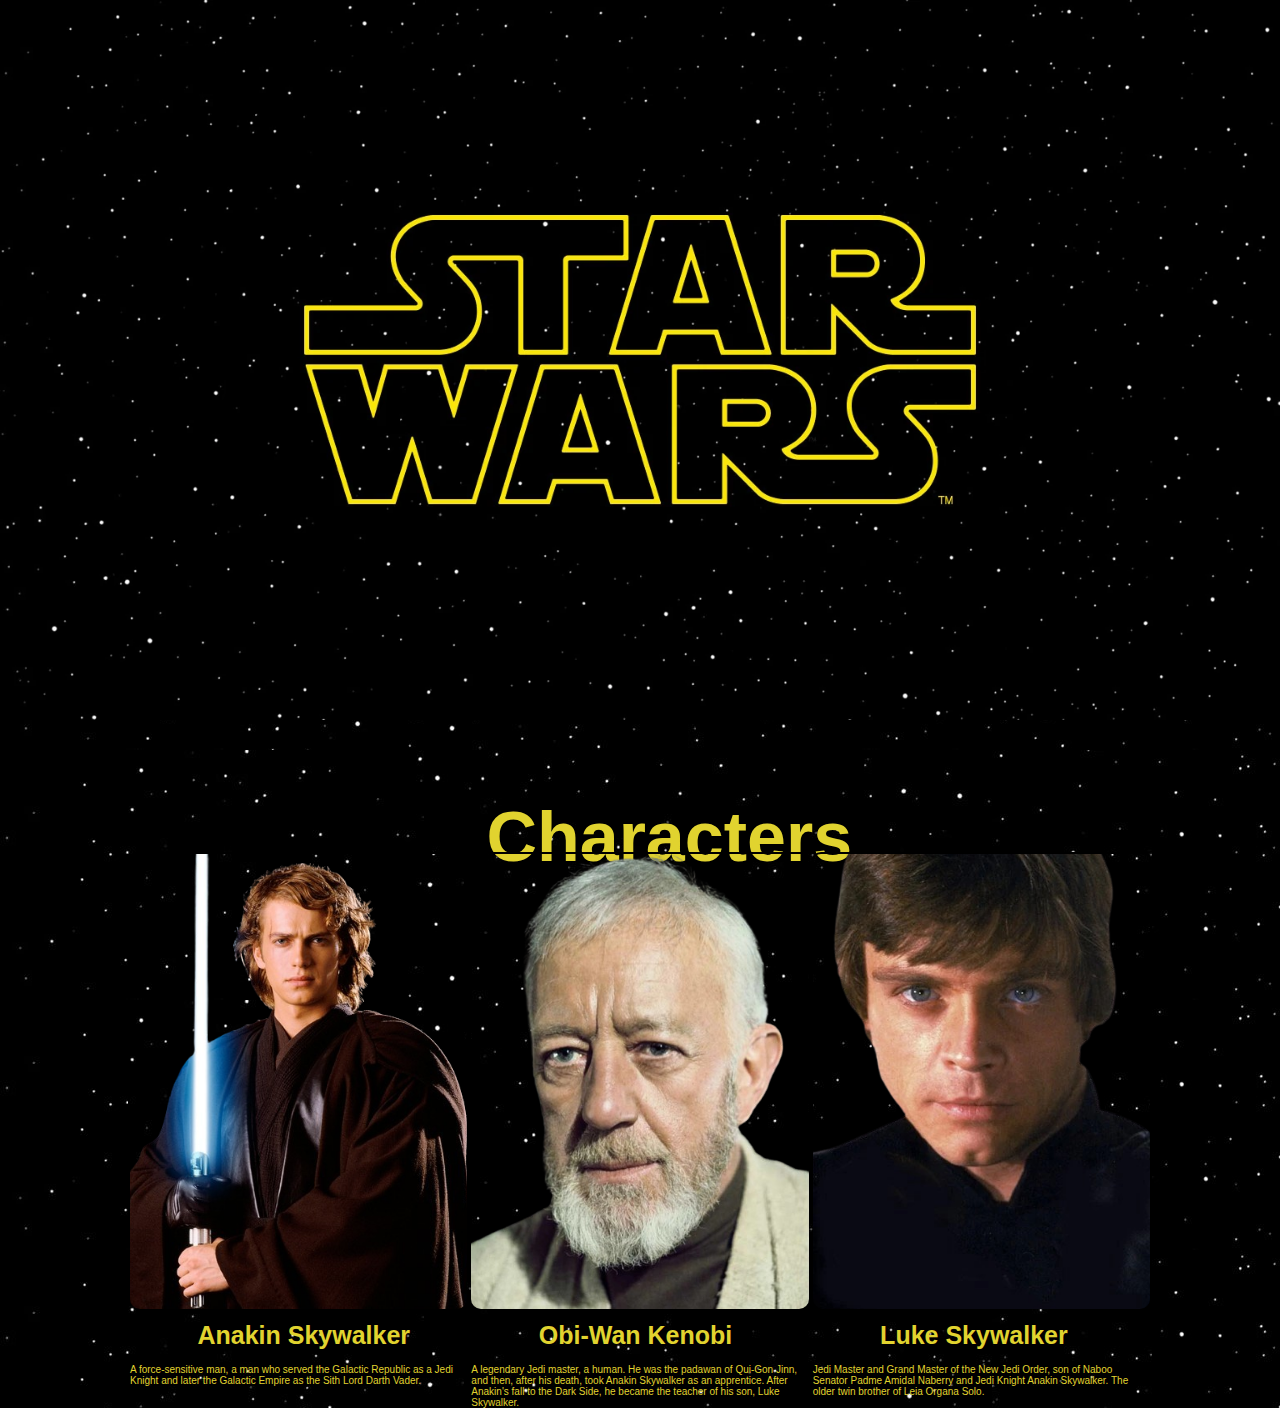
==== characters.html @ 480243d5 "second commit" ====
<!DOCTYPE html>
<html lang="en">
<head>
    <meta charset="UTF-8">
    <meta name="viewport" content="width=device-width, initial-scale=1.0">
    <link rel="stylesheet" href="characters.css">
    <title>Document</title>
</head>
<body>
    <header>
        <div id="start">
             <img src="images/Star-wars-logo-new-tall.jpg" alt="">
             <h1>Characters</h1>
        </div>
     </header>
     <main>
        <div class="container">
            <div class="box">
                <div><img src="images/3F3F3F_3F3F3F3F3F-removebg-preview.png" alt=""></div>
                <div><h1>Anakin Skywalker</h1></div>
                <div><p>A force-sensitive man, a man who served the Galactic Republic as a Jedi Knight and later the Galactic Empire as the Sith Lord Darth Vader.</p></div>
            </div>
            <div class="box">
                <div><img src="images/obi-removebg-preview.png" alt=""></div>
                <div><h1>Obi-Wan Kenobi</h1></div>
                <div><p>A legendary Jedi master, a human. He was the padawan of Qui-Gon Jinn, and then, after his death, took Anakin Skywalker as an apprentice. After Anakin's fall to the Dark Side, he became the teacher of his son, Luke Skywalker.</p></div>
            </div>
            <div class="box">
                <div><img src="images/Luke-rotjpromo-removebg-preview.png" alt=""></div>
                <div><h1>Luke Skywalker</h1></div>
                <div><p>Jedi Master and Grand Master of the New Jedi Order, son of Naboo Senator Padme Amidal Naberry and Jedi Knight Anakin Skywalker. The older twin brother of Leia Organa Solo.</p></div>
            </div>
        </div>
     </main>
</body>
</html>
---- characters.css ----
body{
    margin: 0;
    padding: 0;
    background-color: black;
    background-image: url(images/back.jpg);
}
header img{
    max-width: 100%;
}
header h1{
    color: rgb(225, 211, 47);
    font-family:'Star Jedi', sans-serif;
    font-size: 70px;
    position: absolute;
    left:38%;
    bottom: 0px;
    top: 750px
}
main{
    margin: 10%;
}
.container {
    display: flex;
    justify-content: space-between;
}

.box {
    position: relative;
    width: 350px;
    height: 350px;
    border: 2px solid;
    border-radius: 10px;
    display: grid;
    flex-direction: column;
}
.box img {
    position: absolute;
    width: 100%;
    height: 130%;
    object-fit: cover;
    border-radius: 10px;
}

.box h1 {
    color: rgb(225, 211, 47);
    font-family:'Star Jedi', sans-serif;
    font-size: 25px;
    position: absolute;
    top: 450px;
    left: 20%;
}
.box p{
    color: rgb(225, 211, 47);
    font-family: sans-serif;
    font-size: 10px;
    position: absolute;
    top: 500px
}
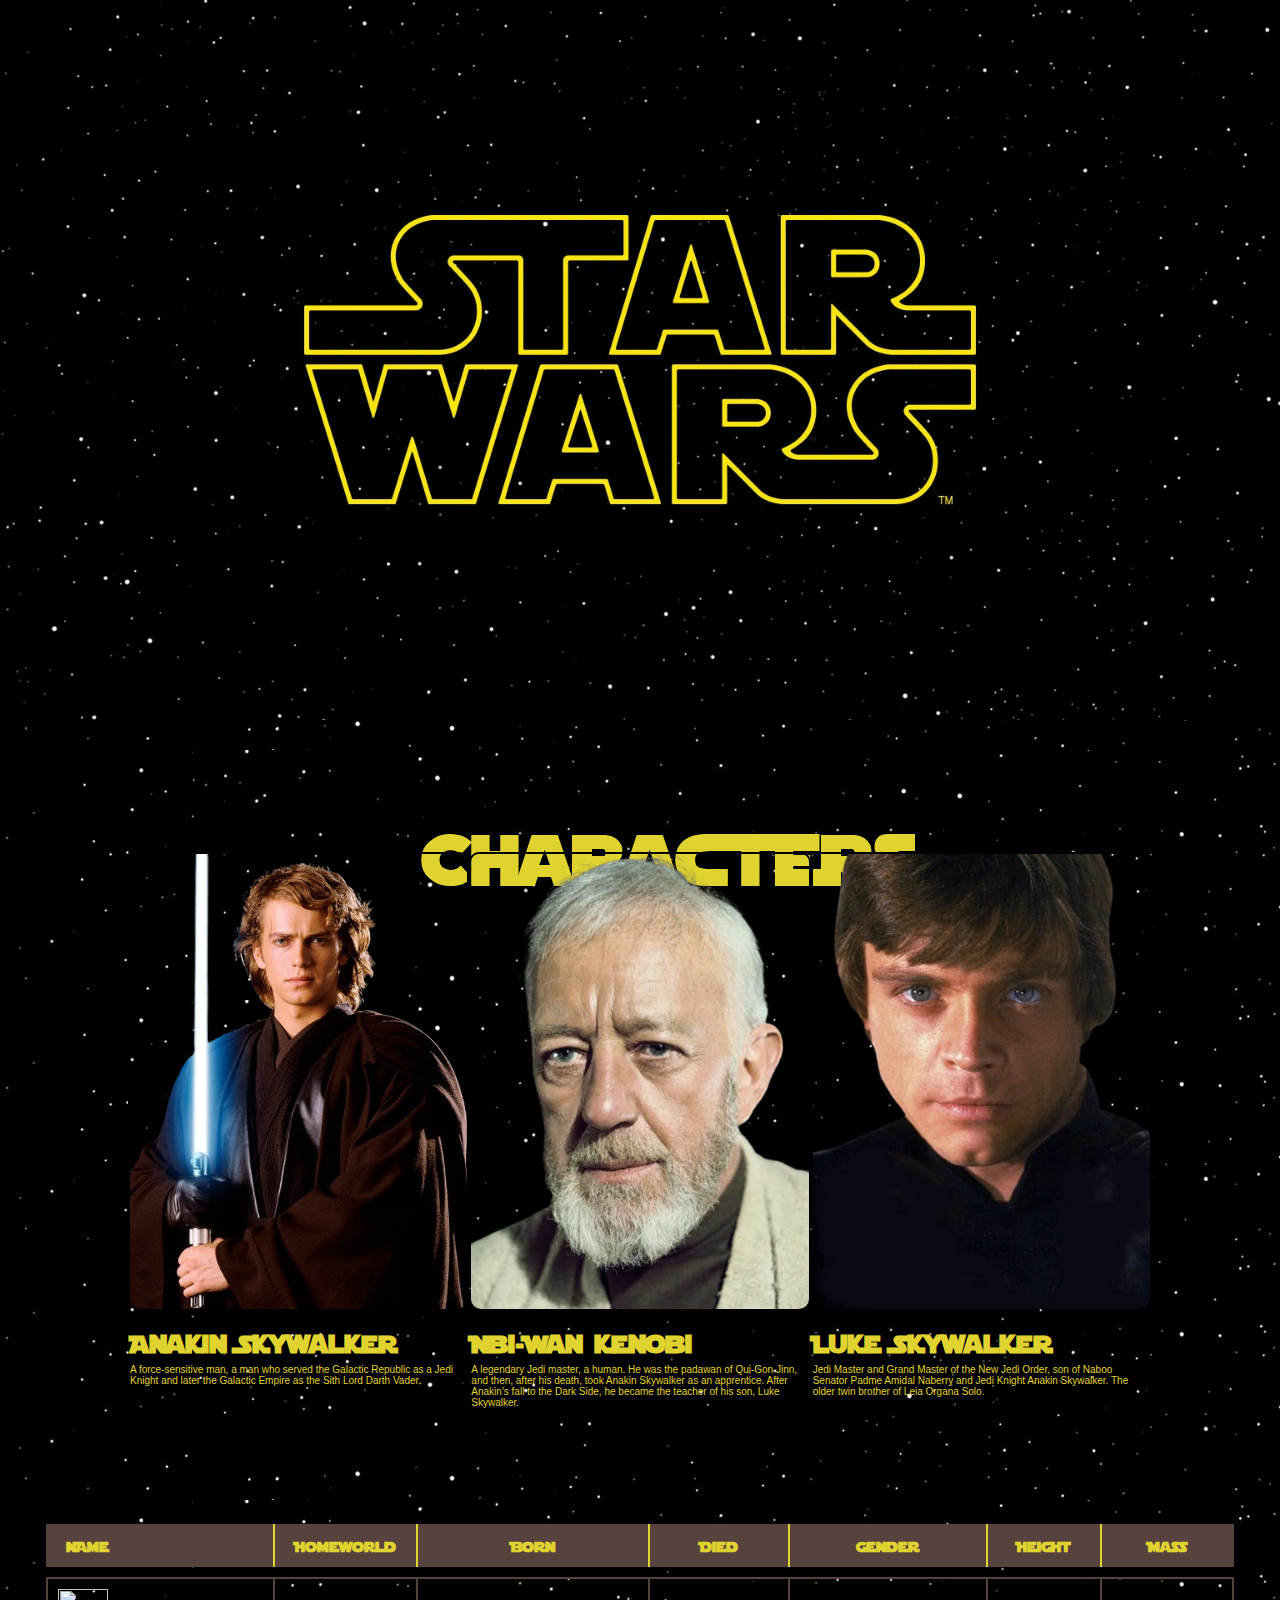
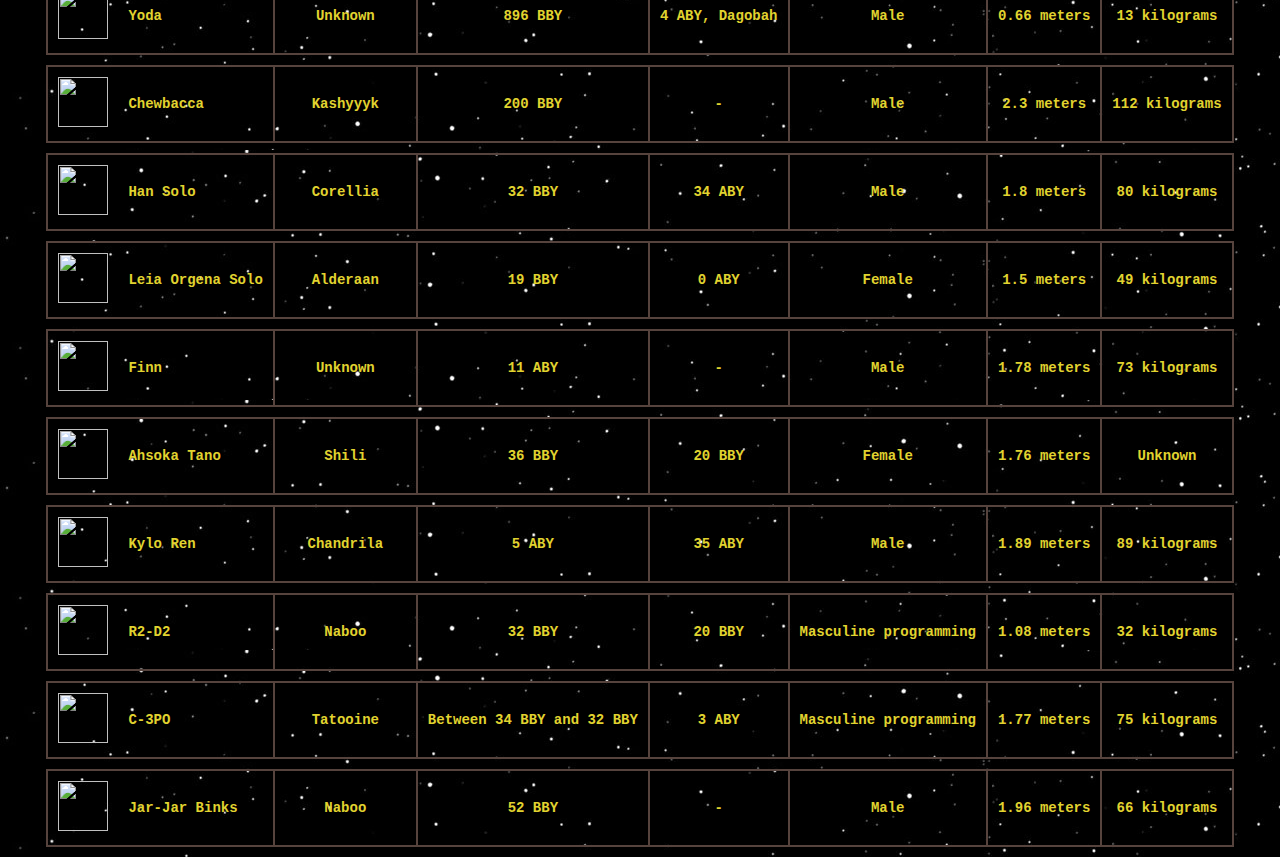
==== commit 5b76f505: "third commit" ====
--- a/characters.html
+++ b/characters.html
@@ -29,8 +29,133 @@
                 <div><img src="images/Luke-rotjpromo-removebg-preview.png" alt=""></div>
                 <div><h1>Luke Skywalker</h1></div>
                 <div><p>Jedi Master and Grand Master of the New Jedi Order, son of Naboo Senator Padme Amidal Naberry and Jedi Knight Anakin Skywalker. The older twin brother of Leia Organa Solo.</p></div>
+                <br>
             </div>
         </div>
      </main>
+     <br>
+     <br>
+     <br>
+     <br>
+     <br>
+     <br>
+     <br>
+     <br>
+     <br>
+     <br>
+     <div class="table">
+        <table>
+            <tr>
+                <th colspan="2">Name</th>
+                <th>Homeworld</th>
+                <th>Born</th>
+                <th>Died</th>
+                <th>Gender</th>
+                <th>Height</th>
+                <th>Mass</th>
+            </tr>
+            <tr>
+                <td><img src="https://static.wikia.nocookie.net/starwars/images/d/d6/Yoda_SWSB.png/revision/latest?cb=20150206140125" alt=""></td>
+                <td id="yoda">Yoda</td>
+                <td>Unknown</td>
+                <td>896 BBY</td>
+                <td>4 ABY, Dagobah</td>
+                <td>Male</td>
+                <td>0.66 meters</td>
+                <td>13 kilograms</td>
+            </tr>
+            <tr>
+                <td><img src="https://static.wikia.nocookie.net/starwars/images/4/48/Chewbacca_TLJ.png/revision/latest?cb=20221108044917" alt=""></td>
+                <td id="chewbacca">Chewbacca</td>
+                <td>Kashyyyk</td>
+                <td>200 BBY</td>
+                <td>-</td>
+                <td>Male</td>
+                <td>2.3 meters</td>
+                <td>112 kilograms</td>
+            </tr>
+            <tr>
+                <td><img src="https://static.wikia.nocookie.net/starwars/images/e/e2/TFAHanSolo.png/revision/latest?cb=20160208055002" alt=""></td>
+                <td id="han">Han Solo</td>
+                <td>Corellia</td>
+                <td>32 BBY</td>
+                <td>34 ABY</td>
+                <td>Male</td>
+                <td>1.8 meters</td>
+                <td>80 kilograms</td>
+            </tr>
+            <tr>
+                <td><img src="https://static.wikia.nocookie.net/starwars/images/8/89/Leia_endorpromo02.jpg/revision/latest?cb=20080506155343" alt=""></td>
+                <td id="leia">Leia Orgena Solo</td>
+                <td>Alderaan</td>
+                <td>19 BBY</td>
+                <td>0 ABY</td>
+                <td>Female</td>
+                <td>1.5 meters</td>
+                <td>49 kilograms</td>
+            </tr>
+            <tr>
+                <td><img src="https://static.wikia.nocookie.net/starwars/images/1/1a/Finn-TSWB.png/revision/latest?cb=20221006054743" alt=""></td>
+                <td id="finn">Finn</td>
+                <td>Unknown</td>
+                <td>11 ABY</td>
+                <td>-</td>
+                <td>Male</td>
+                <td>1.78 meters</td>
+                <td>73 kilograms</td>
+            </tr>
+            <tr>
+                <td><img src="https://static.wikia.nocookie.net/starwars/images/2/27/Ahsoka-Tano-AG-2023.png/revision/latest?cb=20231009063143" alt=""></td>
+                <td id="ahsoka">Ahsoka Tano</td>
+                <td>Shili</td>
+                <td>36 BBY</td>
+                <td>20 BBY</td>
+                <td>Female</td>
+                <td>1.76 meters</td>
+                <td>Unknown</td>
+            </tr>
+            <tr>
+                <td><img src="https://static.wikia.nocookie.net/starwars/images/b/bc/KyloRenVFcover-TROS.png/revision/latest?cb=20190605061645" alt=""></td>
+                <td id="ren">Kylo Ren</td>
+                <td>Chandrila</td>
+                <td>5 ABY</td>
+                <td>35 ABY</td>
+                <td>Male</td>
+                <td>1.89 meters</td>
+                <td>89 kilograms</td>
+            </tr>
+            <tr>
+                <td><img src="https://static.wikia.nocookie.net/starwars/images/9/95/R2-D2-TROSOCE.png/revision/latest?cb=20240104043013" alt=""></td>
+                <td id="r2d2">R2-D2</td>
+                <td>Naboo</td>
+                <td>32 BBY</td>
+                <td>20 BBY</td>
+                <td>Masculine programming</td>
+                <td>1.08 meters</td>
+                <td>32 kilograms</td>
+            </tr>
+            <tr>
+                <td><img src="https://static.wikia.nocookie.net/starwars/images/a/a2/C-3PO-TROSTGG.png/revision/latest?cb=20230706042830" alt=""></td>
+                <td id="c3po">C-3PO</td>
+                <td>Tatooine</td>
+                <td>Between 34 BBY and 32 BBY</td>
+                <td>3 ABY</td>
+                <td>Masculine programming</td>
+                <td>1.77 meters</td>
+                <td>75 kilograms</td>
+            </tr>
+            <tr>
+                <td><img src="https://static.wikia.nocookie.net/starwars/images/0/02/Jar_Jar_SWSB.png/revision/latest?cb=20160910034613" alt=""></td>
+                <td id="jar-jar">Jar-Jar Binks</td>
+                <td>Naboo</td>
+                <td>52 BBY</td>
+                <td>-</td>
+                <td>Male</td>
+                <td>1.96 meters</td>
+                <td>66 kilograms</td>
+            </tr>
+            
+        </table>
+     </div>
 </body>
 </html>--- a/characters.css
+++ b/characters.css
@@ -1,3 +1,7 @@
+@font-face {
+    font-family:'Star Jedi';
+    src: url(star-jedi-9641/Starjedi.ttf) format(truetype);
+}
 body{
     margin: 0;
     padding: 0;
@@ -12,7 +16,7 @@
     font-family:'Star Jedi', sans-serif;
     font-size: 70px;
     position: absolute;
-    left:38%;
+    left:33%;
     bottom: 0px;
     top: 750px
 }
@@ -47,7 +51,6 @@
     font-size: 25px;
     position: absolute;
     top: 450px;
-    left: 20%;
 }
 .box p{
     color: rgb(225, 211, 47);
@@ -55,4 +58,51 @@
     font-size: 10px;
     position: absolute;
     top: 500px
+}
+.table{
+    display: flex;
+    justify-content: center;
+}
+table {
+    border-spacing: 0 10px;
+    font-family: 'Star Jedi', sans-serif;
+    font-weight: bold;
+}
+table img{
+    height: 50px;
+    width: 50px;
+}
+th {
+    padding: 10px 20px;
+    background: #56433D;
+    color: rgb(225, 211, 47);
+    border-right: 2px solid; 
+    font-size: 0.9em;
+}
+th:first-child {
+    text-align: left;
+}
+th:last-child {
+    border-right: none;
+}
+td {
+    vertical-align: middle;
+    padding: 10px;
+    font-size: 14px;
+    text-align: center;
+    border-top: 2px solid #56433D;
+    border-bottom: 2px solid #56433D;
+    border-right: 2px solid #56433D;
+    color: rgb(225, 211, 47);
+    font-family: 'Courier New', Courier, monospace;
+}
+td:first-child {
+    border-left: 2px solid #56433D;
+    border-right: none;
+}
+td:nth-child(2){
+    text-align: left;
+}
+#ep{
+    font-family: 'Courier New', Courier, monospace;
 }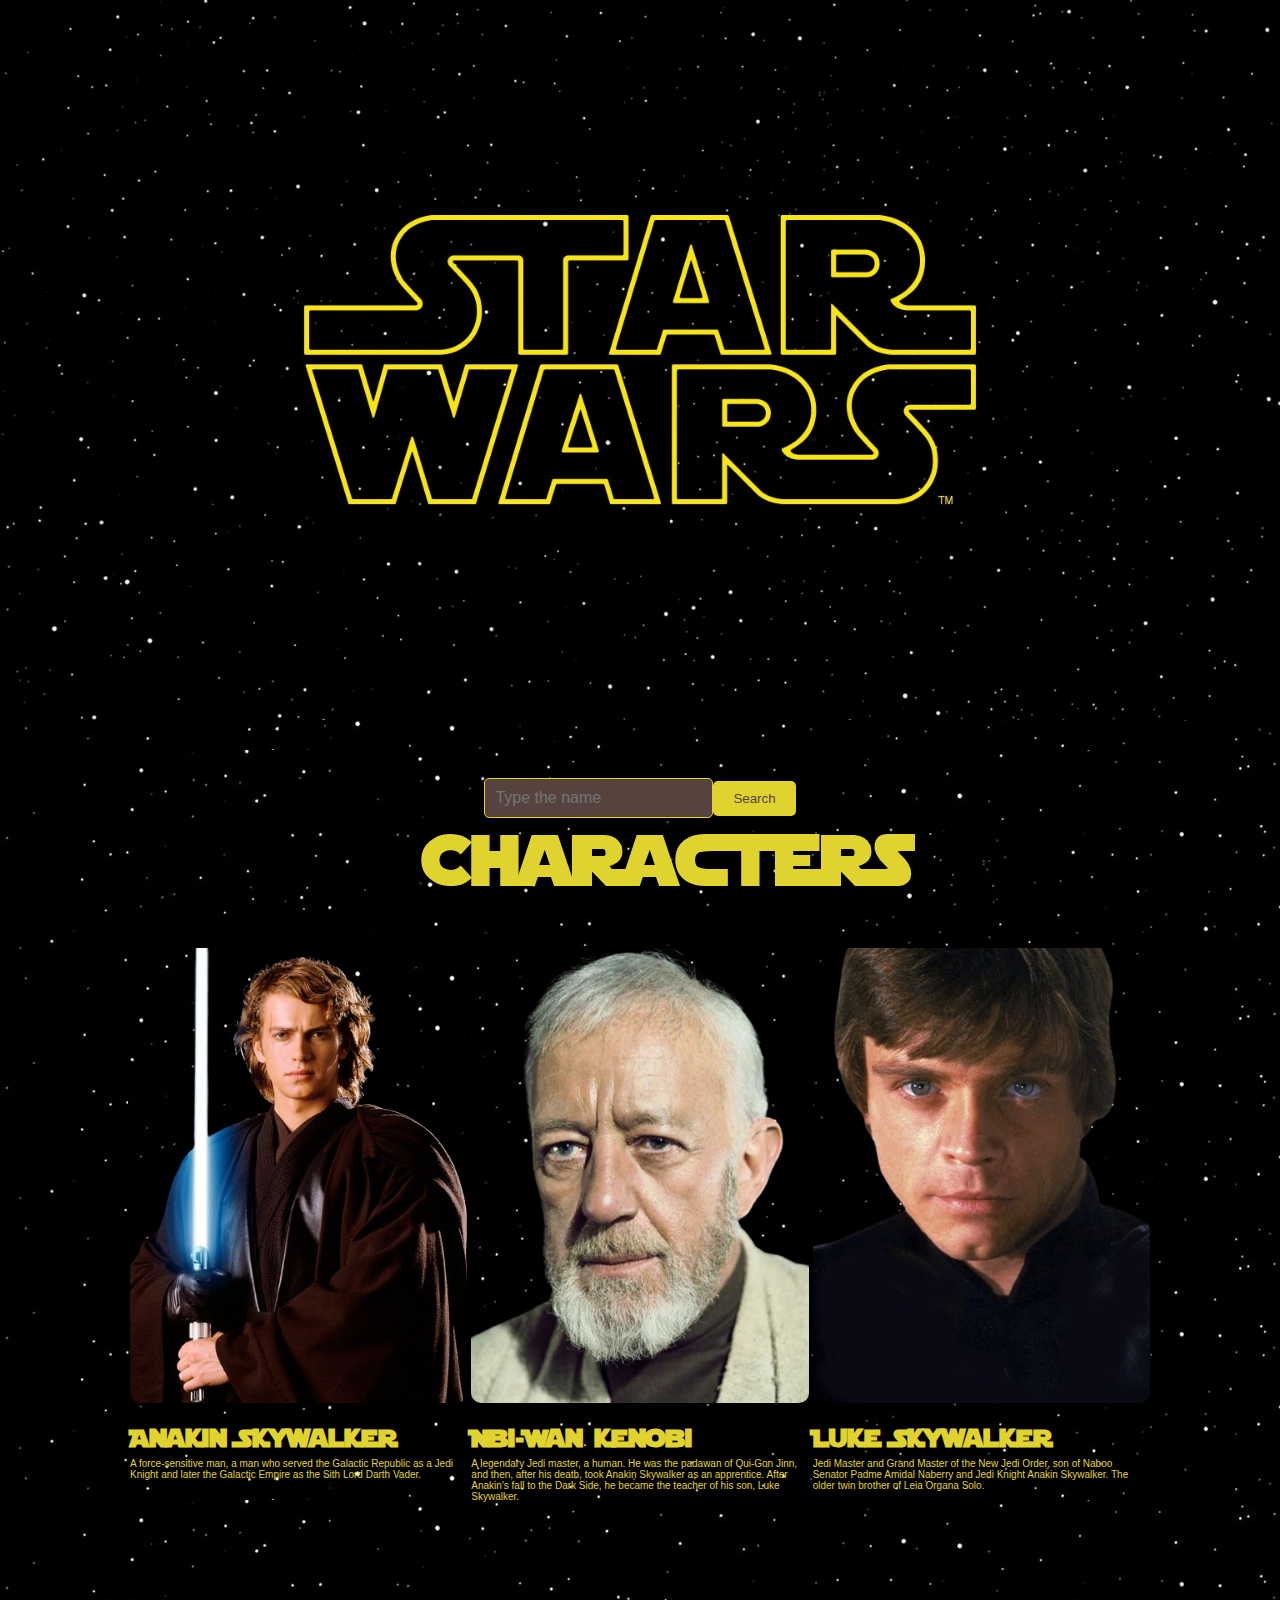
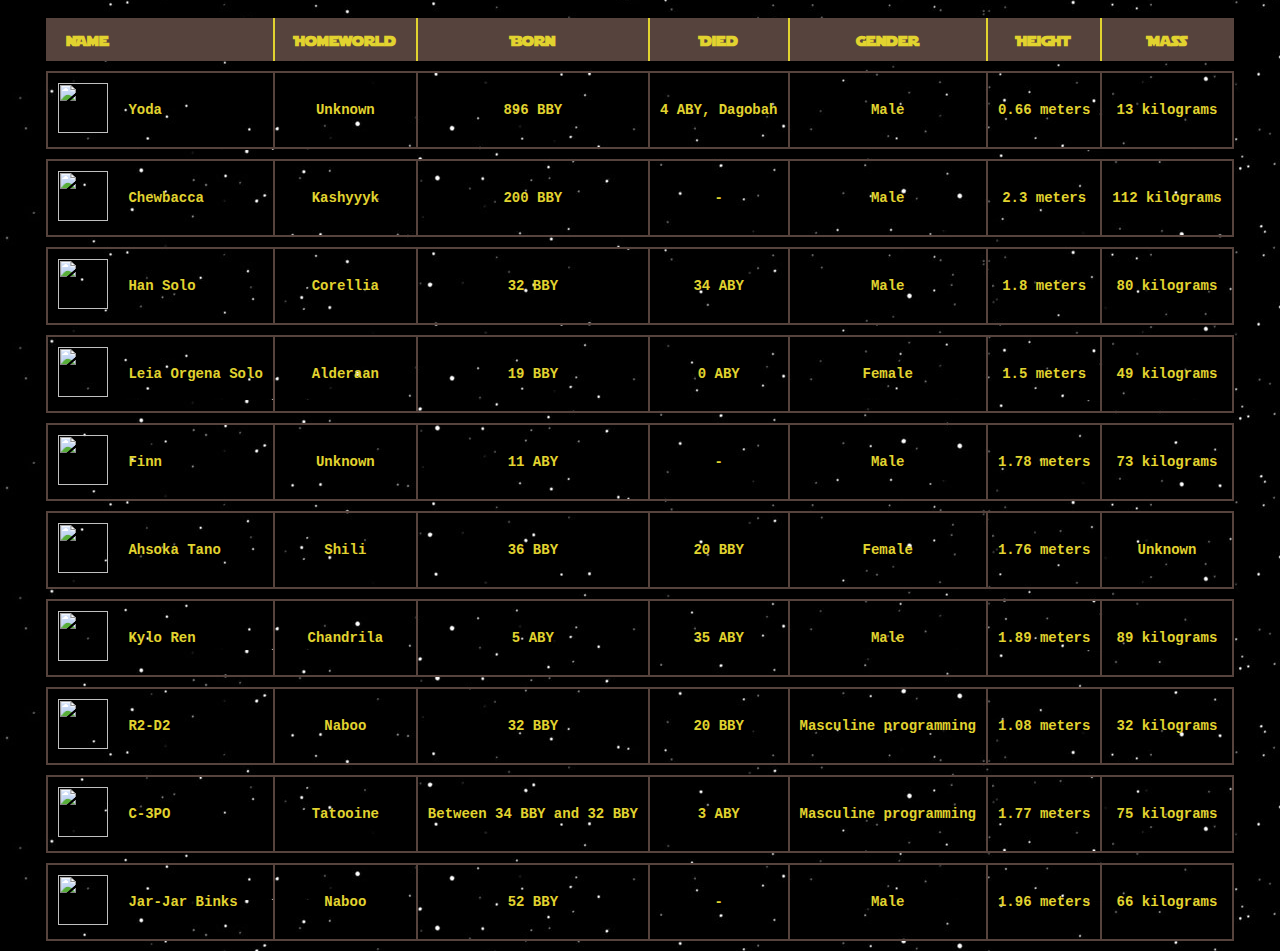
==== commit d169e153: "third commit" ====
--- a/characters.html
+++ b/characters.html
@@ -13,6 +13,13 @@
              <h1>Characters</h1>
         </div>
      </header>
+     <br>
+     <br>
+     <br>
+     <div class="search">
+        <input type="text" id="searchInput" placeholder="Type the name">
+        <button id="searchButton">Search</button>
+     </div>
      <main>
         <div class="container">
             <div class="box">
@@ -44,7 +51,7 @@
      <br>
      <br>
      <div class="table">
-        <table>
+        <table id="planettable">
             <tr>
                 <th colspan="2">Name</th>
                 <th>Homeworld</th>
@@ -157,5 +164,6 @@
             
         </table>
      </div>
+     <script src="search.js"></script>
 </body>
 </html>--- a/characters.css
+++ b/characters.css
@@ -105,4 +105,39 @@
 }
 #ep{
     font-family: 'Courier New', Courier, monospace;
+}
+.highlighted {
+    background-color: rgb(97, 97, 96);
+}
+#searchInput {
+    padding: 10px;
+    border: 1px solid rgb(225, 211, 47);
+    border-radius: 5px;
+    font-size: 16px;
+    transition: border-color 0.3s ease;
+    background-color: #56433D;
+}
+
+#searchInput:focus {
+    border-color: rgb(225, 211, 47);
+    outline: none;
+}
+
+#searchButton {
+    padding: 10px 20px;
+    background-color: rgb(225, 211, 47);
+    color: #56433D; 
+    border: none;
+    border-radius: 5px; 
+    cursor: pointer;
+    transition: background-color 0.3s ease;
+}
+
+#searchButton:hover {
+    background-color: rgb(225, 211, 47);
+}
+.search{
+    display: flex;
+    justify-content: center;
+    align-items: center;
 }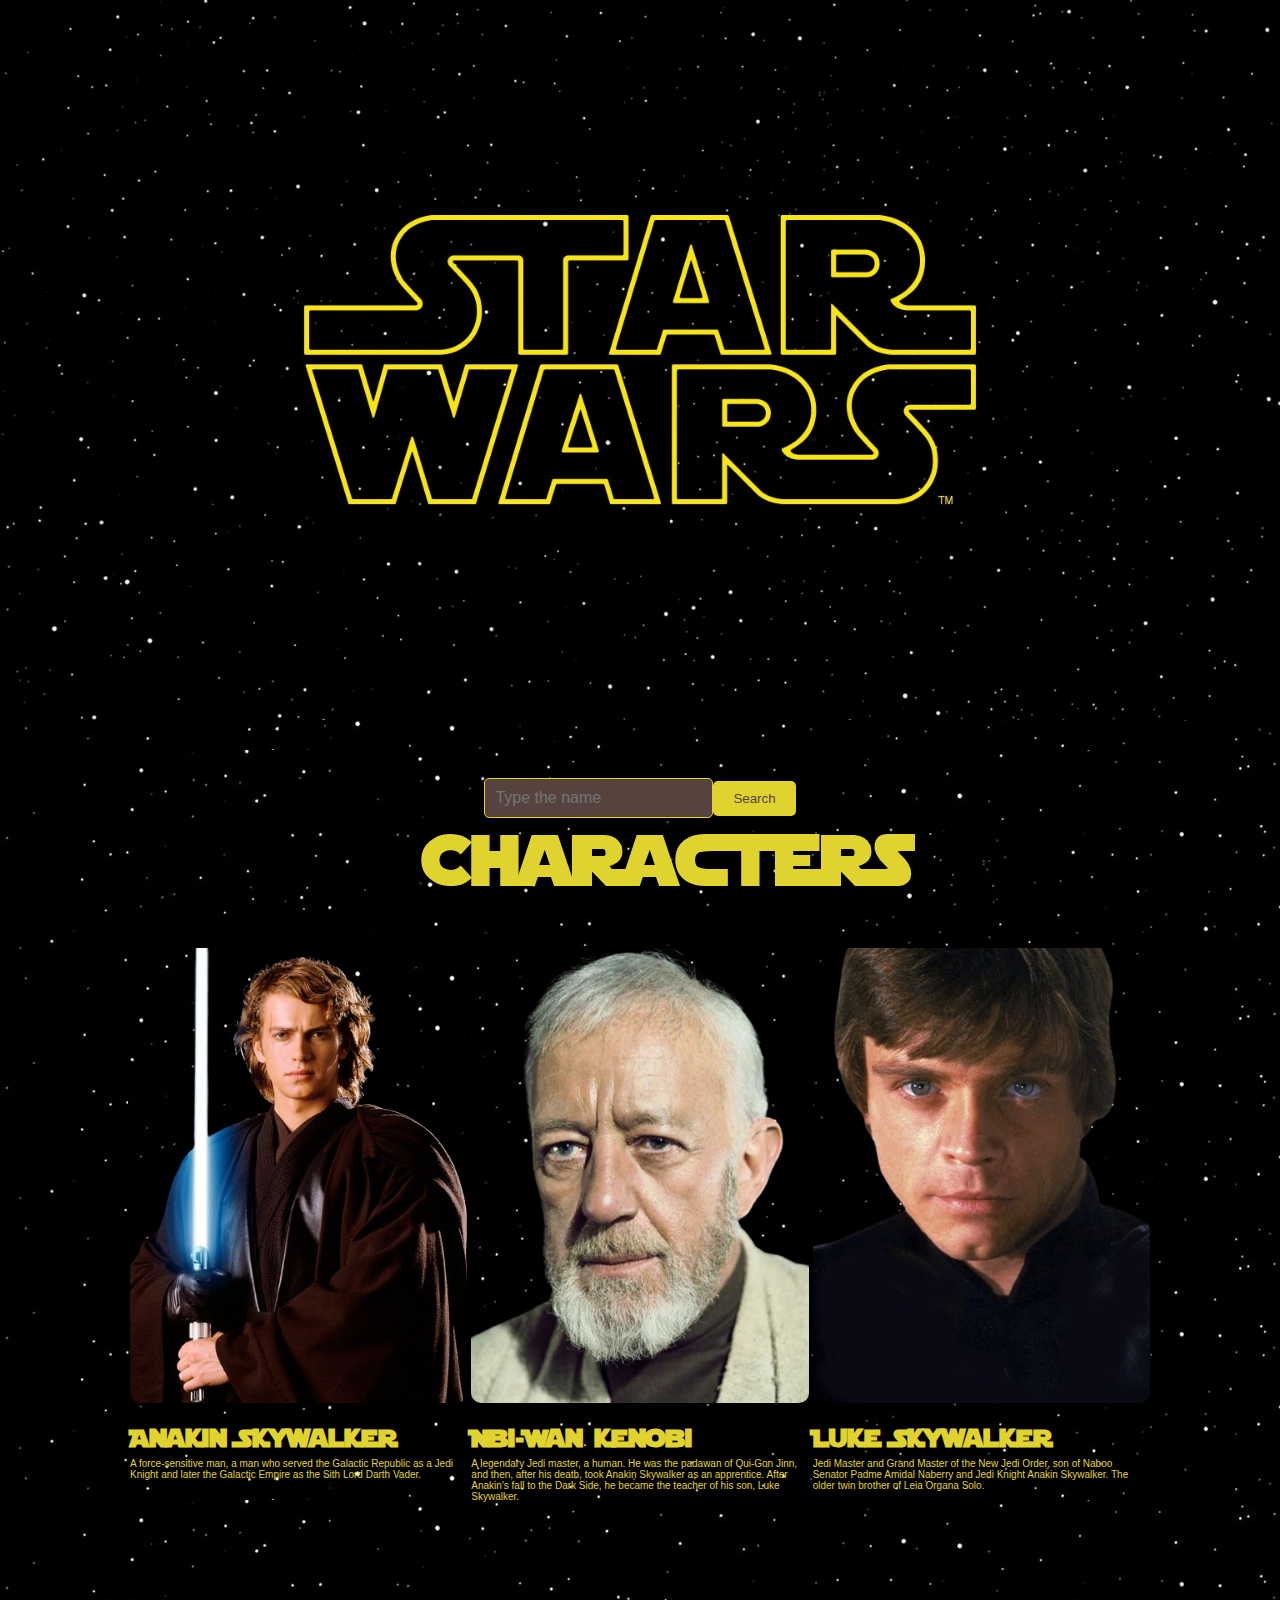
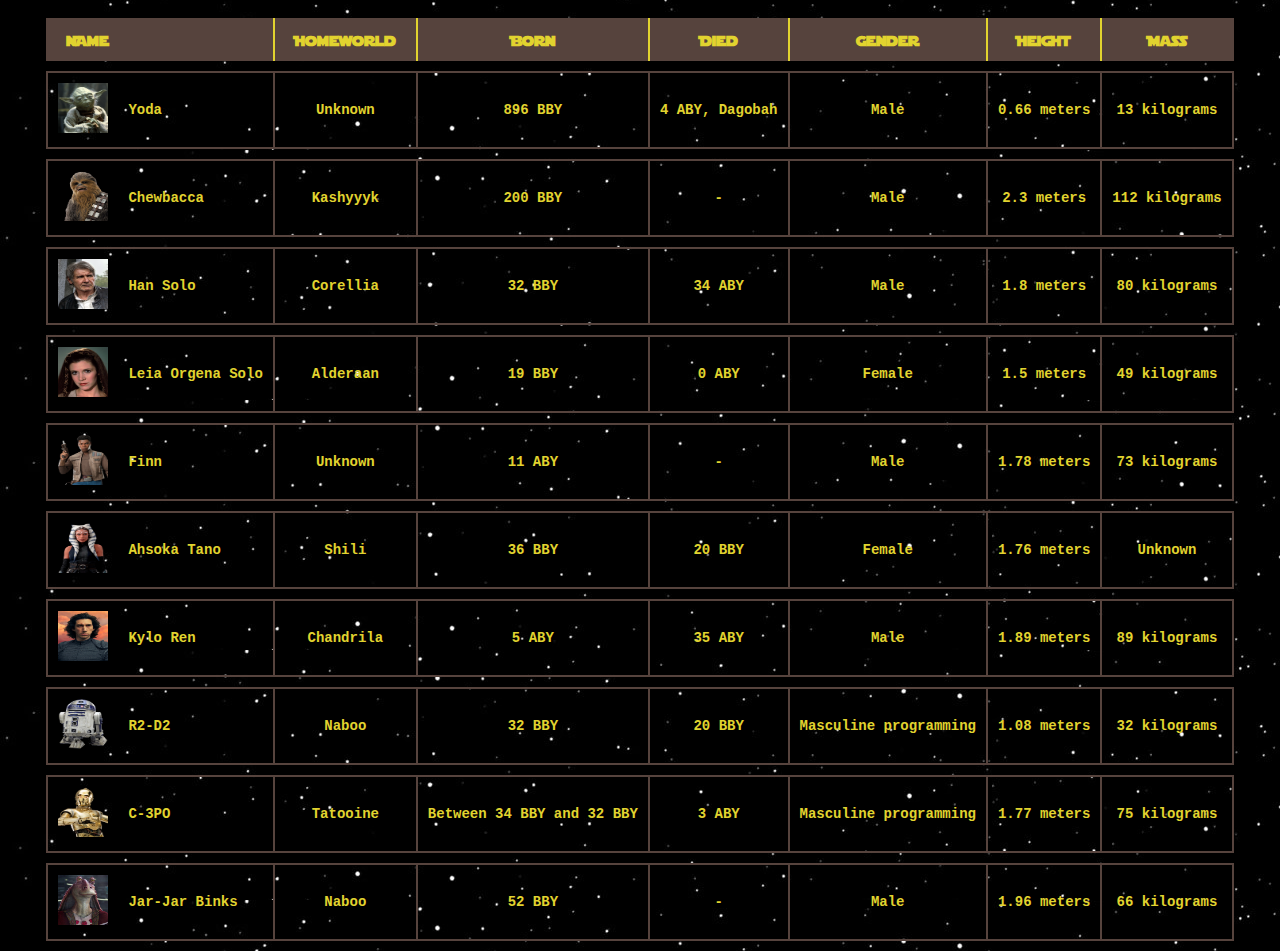
==== commit 9ef70d7c: "sixth commit" ====
--- a/characters.html
+++ b/characters.html
@@ -4,7 +4,8 @@
     <meta charset="UTF-8">
     <meta name="viewport" content="width=device-width, initial-scale=1.0">
     <link rel="stylesheet" href="characters.css">
-    <title>Document</title>
+    <title>Characters</title>
+    <link rel="icon" type="image/png" href="images/Star_Wars_Logo.svg.png">
 </head>
 <body>
     <header>
@@ -62,7 +63,7 @@
                 <th>Mass</th>
             </tr>
             <tr>
-                <td><img src="https://static.wikia.nocookie.net/starwars/images/d/d6/Yoda_SWSB.png/revision/latest?cb=20150206140125" alt=""></td>
+                <td><img src="images/Yoda_SWSB.webp" alt=""></td>
                 <td id="yoda">Yoda</td>
                 <td>Unknown</td>
                 <td>896 BBY</td>
@@ -72,7 +73,7 @@
                 <td>13 kilograms</td>
             </tr>
             <tr>
-                <td><img src="https://static.wikia.nocookie.net/starwars/images/4/48/Chewbacca_TLJ.png/revision/latest?cb=20221108044917" alt=""></td>
+                <td><img src="images/Chewbacca_TLJ.webp" alt=""></td>
                 <td id="chewbacca">Chewbacca</td>
                 <td>Kashyyyk</td>
                 <td>200 BBY</td>
@@ -82,7 +83,7 @@
                 <td>112 kilograms</td>
             </tr>
             <tr>
-                <td><img src="https://static.wikia.nocookie.net/starwars/images/e/e2/TFAHanSolo.png/revision/latest?cb=20160208055002" alt=""></td>
+                <td><img src="images/TFAHanSolo.webp" alt=""></td>
                 <td id="han">Han Solo</td>
                 <td>Corellia</td>
                 <td>32 BBY</td>
@@ -92,7 +93,7 @@
                 <td>80 kilograms</td>
             </tr>
             <tr>
-                <td><img src="https://static.wikia.nocookie.net/starwars/images/8/89/Leia_endorpromo02.jpg/revision/latest?cb=20080506155343" alt=""></td>
+                <td><img src="images/Leia_endorpromo02.webp" alt=""></td>
                 <td id="leia">Leia Orgena Solo</td>
                 <td>Alderaan</td>
                 <td>19 BBY</td>
@@ -102,7 +103,7 @@
                 <td>49 kilograms</td>
             </tr>
             <tr>
-                <td><img src="https://static.wikia.nocookie.net/starwars/images/1/1a/Finn-TSWB.png/revision/latest?cb=20221006054743" alt=""></td>
+                <td><img src="images/Finn-TSWB.webp" alt=""></td>
                 <td id="finn">Finn</td>
                 <td>Unknown</td>
                 <td>11 ABY</td>
@@ -112,7 +113,7 @@
                 <td>73 kilograms</td>
             </tr>
             <tr>
-                <td><img src="https://static.wikia.nocookie.net/starwars/images/2/27/Ahsoka-Tano-AG-2023.png/revision/latest?cb=20231009063143" alt=""></td>
+                <td><img src="images/Ahsoka-Tano-AG-2023.webp" alt=""></td>
                 <td id="ahsoka">Ahsoka Tano</td>
                 <td>Shili</td>
                 <td>36 BBY</td>
@@ -122,7 +123,7 @@
                 <td>Unknown</td>
             </tr>
             <tr>
-                <td><img src="https://static.wikia.nocookie.net/starwars/images/b/bc/KyloRenVFcover-TROS.png/revision/latest?cb=20190605061645" alt=""></td>
+                <td><img src="images/KyloRenVFcover-TROS.webp" alt=""></td>
                 <td id="ren">Kylo Ren</td>
                 <td>Chandrila</td>
                 <td>5 ABY</td>
@@ -132,7 +133,7 @@
                 <td>89 kilograms</td>
             </tr>
             <tr>
-                <td><img src="https://static.wikia.nocookie.net/starwars/images/9/95/R2-D2-TROSOCE.png/revision/latest?cb=20240104043013" alt=""></td>
+                <td><img src="images/R2-D2-TROSOCE.webp" alt=""></td>
                 <td id="r2d2">R2-D2</td>
                 <td>Naboo</td>
                 <td>32 BBY</td>
@@ -142,7 +143,7 @@
                 <td>32 kilograms</td>
             </tr>
             <tr>
-                <td><img src="https://static.wikia.nocookie.net/starwars/images/a/a2/C-3PO-TROSTGG.png/revision/latest?cb=20230706042830" alt=""></td>
+                <td><img src="images/C-3PO-TROSTGG.webp" alt=""></td>
                 <td id="c3po">C-3PO</td>
                 <td>Tatooine</td>
                 <td>Between 34 BBY and 32 BBY</td>
@@ -152,7 +153,7 @@
                 <td>75 kilograms</td>
             </tr>
             <tr>
-                <td><img src="https://static.wikia.nocookie.net/starwars/images/0/02/Jar_Jar_SWSB.png/revision/latest?cb=20160910034613" alt=""></td>
+                <td><img src="images/Jar_Jar_aotc.webp" alt=""></td>
                 <td id="jar-jar">Jar-Jar Binks</td>
                 <td>Naboo</td>
                 <td>52 BBY</td>
@@ -164,6 +165,10 @@
             
         </table>
      </div>
+     <div id="charactersTableContainer"></div>
+
+     <script src="fetchCharacters.js"></script>
      <script src="search.js"></script>
+
 </body>
 </html>